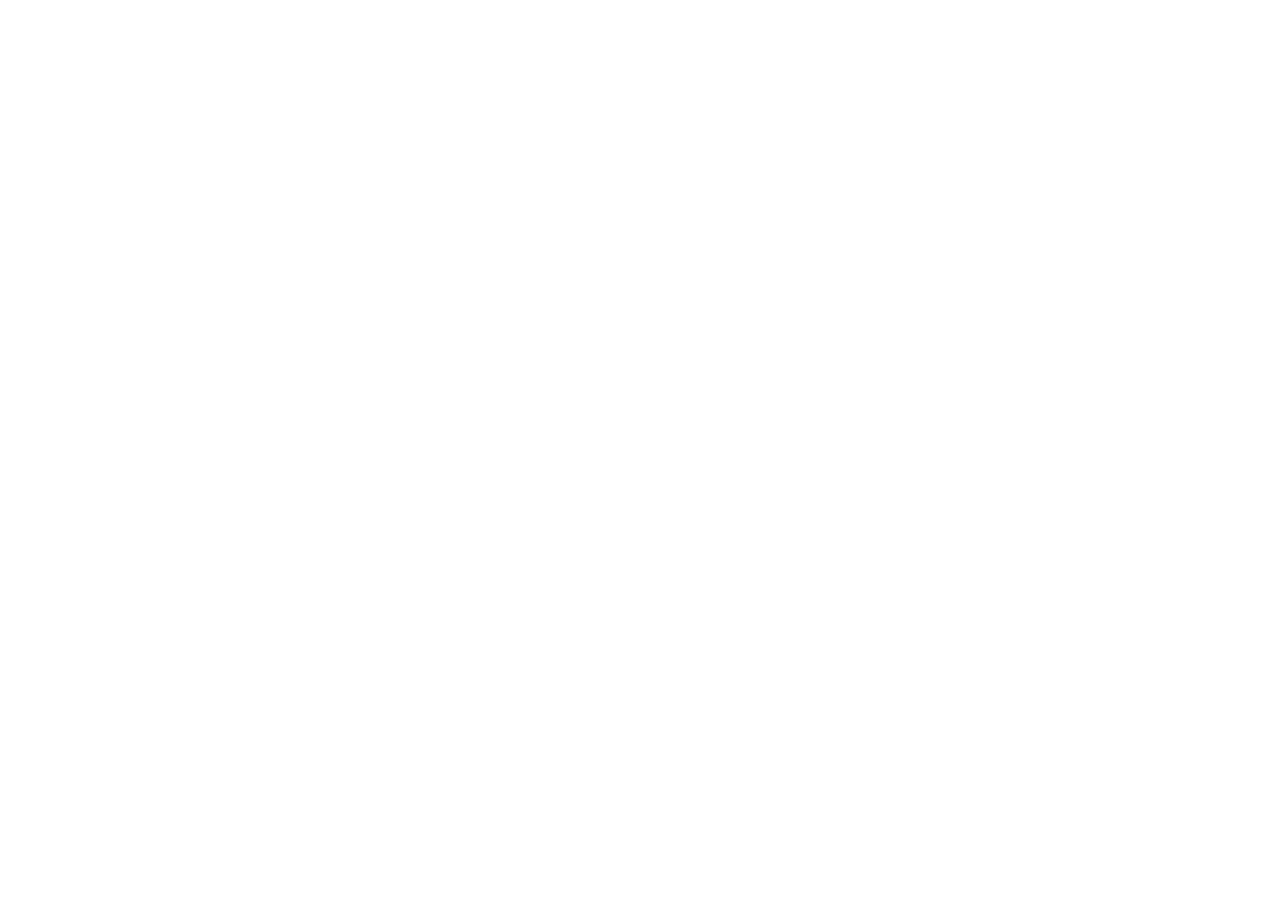
==== index.html @ 6452de83 "Création index" ====
<!DOCTYPE html>
<html lang="en">
<head>
    <meta charset="UTF-8">
    <meta name="viewport" content="width=device-width, initial-scale=1.0">
    <title>Document</title>
</head>
<body>
    
</body>
</html>
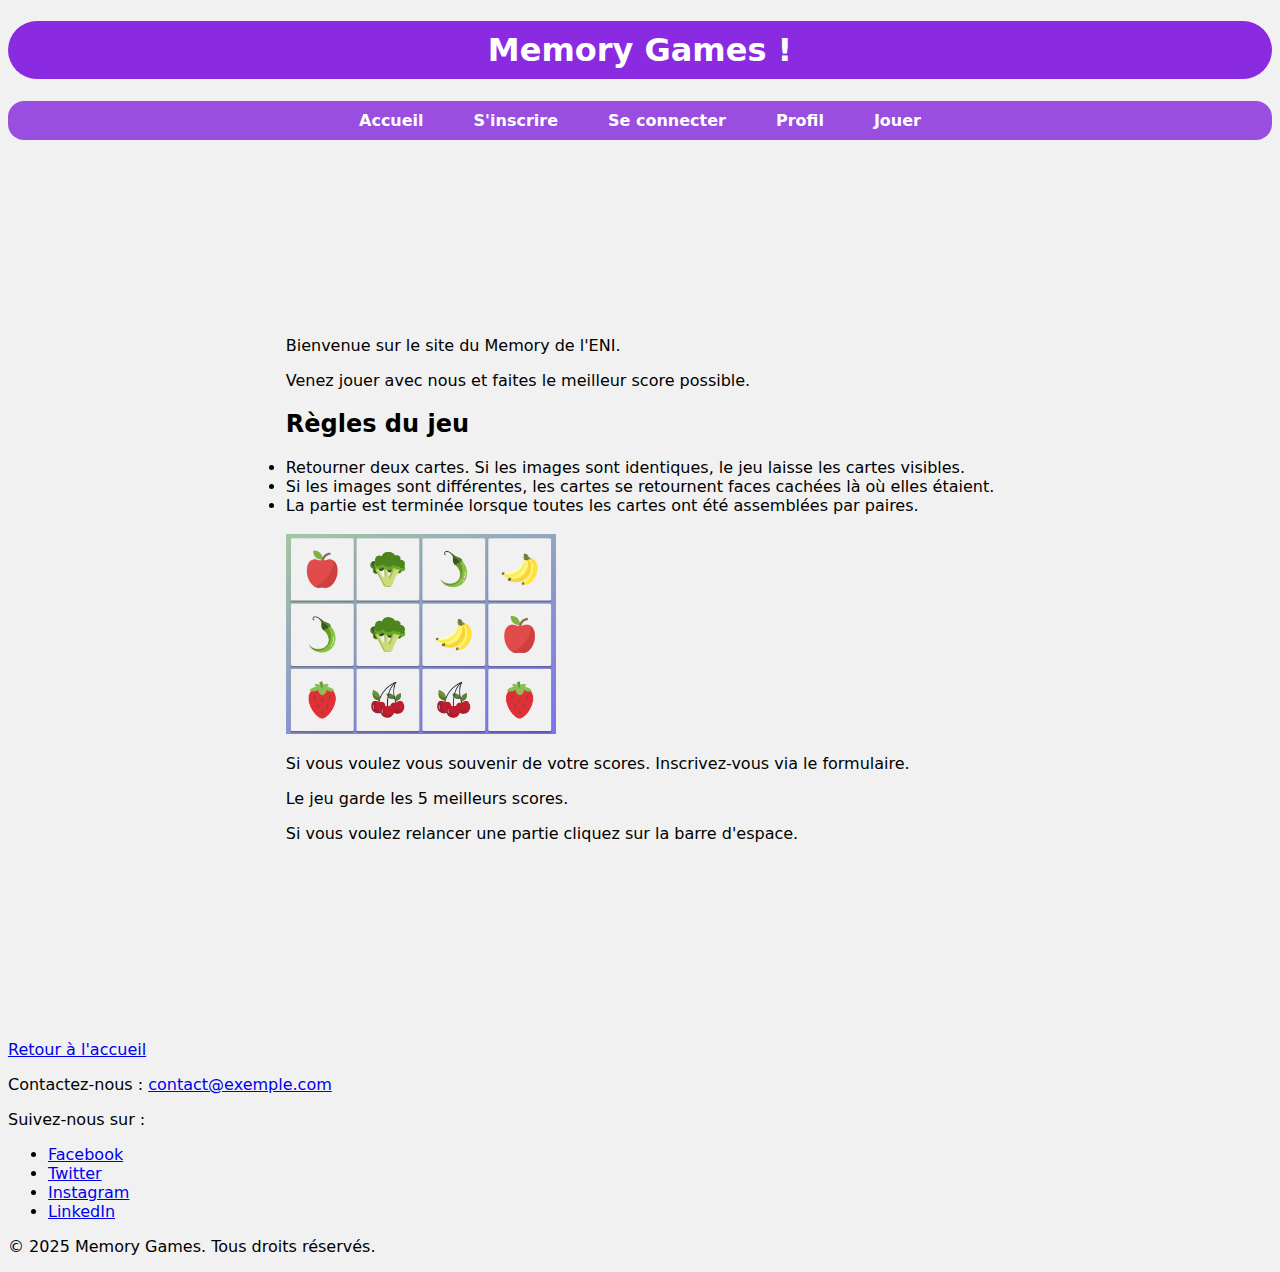
==== commit 035ce579: "Mise en place du skelette HTML et CSS" ====
--- a/index.html
+++ b/index.html
@@ -1,11 +1,114 @@
 <!DOCTYPE html>
-<html lang="en">
-<head>
-    <meta charset="UTF-8">
-    <meta name="viewport" content="width=device-width, initial-scale=1.0">
-    <title>Document</title>
-</head>
-<body>
-    
-</body>
-</html>+<html lang="fr">
+  <head>
+    <meta charset="UTF-8" />
+    <meta name="viewport" content="width=device-width, initial-scale=1.0" />
+    <link rel="stylesheet" href="style.css" />
+    <script defer src="script.js"></script>
+    <title>🎮 Memory Games - Accueil</title>
+  </head>
+  <body>
+    <header class="site-header">
+      <h1 class="titre">Memory Games !</h1>
+      <nav class="menu">
+        <ul class="menu-list">
+          <li><a href="index.html" class="menu-link">Accueil</a></li>
+          <li><a href="inscription.html" class="menu-link">S'inscrire</a></li>
+          <li><a href="connexion.html" class="menu-link">Se connecter</a></li>
+          <li><a href="profil.html" class="menu-link">Profil</a></li>
+          <li><a href="jouer.html" class="menu-link">Jouer</a></li>
+        </ul>
+      </nav>
+    </header>
+    <main class="main-content">
+      <section class="bienvenue-section">
+        <p>Bienvenue sur le site du Memory de l'ENI.</p>
+        <p>Venez jouer avec nous et faites le meilleur score possible.</p>
+        <h2>Règles du jeu</h2>
+        <li>
+          Retourner deux cartes. Si les images sont identiques, le jeu laisse
+          les cartes visibles.
+        </li>
+        <li>
+          Si les images sont différentes, les cartes se retournent faces cachées
+          là où elles étaient.
+        </li>
+        <li>
+          La partie est terminée lorsque toutes les cartes ont été assemblées
+          par paires.
+        </li>
+        <br />
+        <img
+          src="ressources1/memory-legume/memory_detail.png"
+          alt="Exemple plateau Memory"
+          width="270px"
+          height="200px"
+        />
+        <p>
+          Si vous voulez vous souvenir de votre scores. Inscrivez-vous via le
+          formulaire.
+        </p>
+        <p>Le jeu garde les 5 meilleurs scores.</p>
+        <p>Si vous voulez relancer une partie cliquez sur la barre d'espace.</p>
+      </section>
+    </main>
+    <footer class="footer">
+      <div class="footer-container">
+        <div class="footer-section footer-home">
+          <a href="/" class="footer-link">Retour à l'accueil</a>
+        </div>
+
+        <div class="footer-section footer-contact">
+          <p>
+            Contactez-nous :
+            <a href="mailto:contact@exemple.com" class="footer-link"
+              >contact@exemple.com</a
+            >
+          </p>
+        </div>
+
+        <div class="footer-section footer-socials">
+          <p>Suivez-nous sur :</p>
+          <ul class="social-links">
+            <li>
+              <a
+                href="https://www.facebook.com/tonprofil"
+                target="_blank"
+                class="footer-link"
+                >Facebook</a
+              >
+            </li>
+            <li>
+              <a
+                href="https://twitter.com/tonprofil"
+                target="_blank"
+                class="footer-link"
+                >Twitter</a
+              >
+            </li>
+            <li>
+              <a
+                href="https://www.instagram.com/tonprofil"
+                target="_blank"
+                class="footer-link"
+                >Instagram</a
+              >
+            </li>
+            <li>
+              <a
+                href="https://www.linkedin.com/in/tonprofil"
+                target="_blank"
+                class="footer-link"
+                >LinkedIn</a
+              >
+            </li>
+          </ul>
+        </div>
+
+        <div class="footer-section footer-copyright">
+          <p>&copy; 2025 Memory Games. Tous droits réservés.</p>
+        </div>
+      </div>
+    </footer>
+  </body>
+</html>
--- a/style.css
+++ b/style.css
@@ -0,0 +1,56 @@
+body {
+    font-family: system-ui, -apple-system, BlinkMacSystemFont, 'Segoe UI', Roboto, Oxygen, Ubuntu, Cantarell, 'Open Sans', 'Helvetica Neue', sans-serif;
+    background-color: rgb(241, 241, 241)
+}
+
+#memoryImage {
+    margin-top: 20px;
+    height: 300px;
+    width: 470px;
+}
+
+.titre {
+    display: block;
+    text-align: center;
+    background-color: blueviolet;
+    border-radius: 1em;
+    padding: 10px 0 10px 0;
+    color: white
+}
+
+.menu {
+    background-color: rgb(153, 78, 223);
+    border-radius: 1em;
+    padding: 10px 20px;
+    position: relative;
+}
+
+.menu-list {
+    list-style: none;
+    margin: 0;
+    padding: 0;
+    display: flex;
+    flex-direction: row;
+    justify-content: center;
+    gap: 50px;
+}
+
+.menu-link {
+    color: white;
+    text-decoration: none;
+    font-weight: bold;
+}
+
+.main-content {
+    display: flex;
+    justify-content: center;  
+    align-items: center;      
+    height: 100vh;
+  }
+  
+.welcome-section {
+    width: 80%;              
+    max-width: 600px;         
+    padding: 20px;
+    border-radius: 10px;
+  }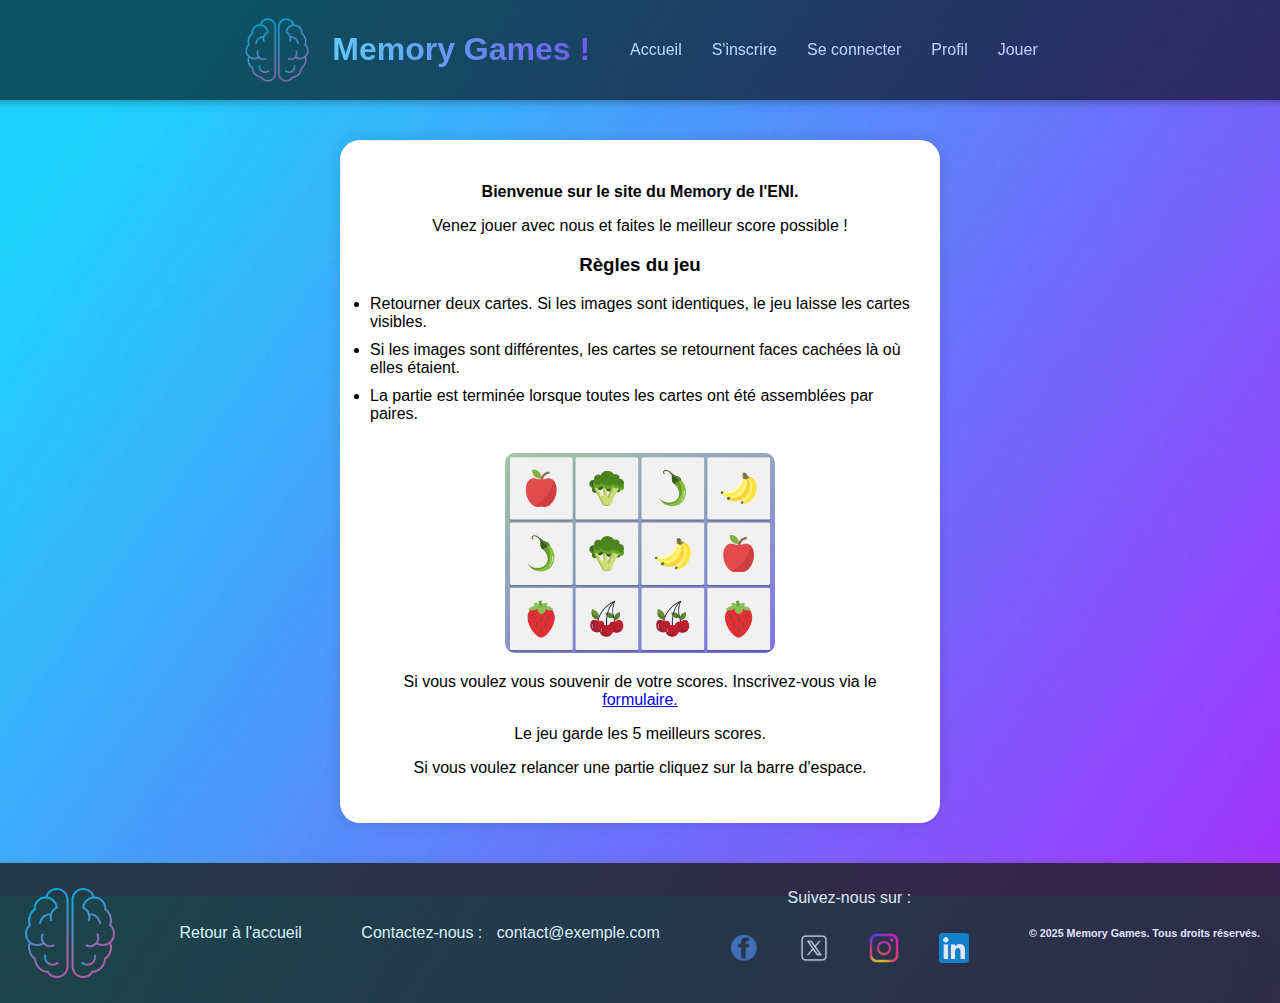
==== commit 871b140a: "CSS + le début de javascript" ====
--- a/index.html
+++ b/index.html
@@ -8,7 +8,14 @@
     <title>🎮 Memory Games - Accueil</title>
   </head>
   <body>
+    <!-- HAUT DE PAGE -->
     <header class="site-header">
+      <img
+        src="ressources1/brain-logo.png"
+        alt="logo brain"
+        width="70px"
+        height="70px"
+      />
       <h1 class="titre">Memory Games !</h1>
       <nav class="menu">
         <ul class="menu-list">
@@ -20,11 +27,12 @@
         </ul>
       </nav>
     </header>
+    <!-- CENTRE DE PAGE -->
     <main class="main-content">
       <section class="bienvenue-section">
-        <p>Bienvenue sur le site du Memory de l'ENI.</p>
-        <p>Venez jouer avec nous et faites le meilleur score possible.</p>
-        <h2>Règles du jeu</h2>
+        <h2>Bienvenue sur le site du Memory de l'ENI.</h2>
+        <p>Venez jouer avec nous et faites le meilleur score possible !</p>
+        <h3>Règles du jeu</h3>
         <li>
           Retourner deux cartes. Si les images sont identiques, le jeu laisse
           les cartes visibles.
@@ -37,8 +45,8 @@
           La partie est terminée lorsque toutes les cartes ont été assemblées
           par paires.
         </li>
-        <br />
         <img
+          class="image-plateau"
           src="ressources1/memory-legume/memory_detail.png"
           alt="Exemple plateau Memory"
           width="270px"
@@ -46,67 +54,78 @@
         />
         <p>
           Si vous voulez vous souvenir de votre scores. Inscrivez-vous via le
-          formulaire.
+          <a href="inscription.html"> formulaire.</a>
         </p>
         <p>Le jeu garde les 5 meilleurs scores.</p>
         <p>Si vous voulez relancer une partie cliquez sur la barre d'espace.</p>
       </section>
     </main>
-    <footer class="footer">
+    <!-- BAS DE PAGE -->
+    <footer>
       <div class="footer-container">
-        <div class="footer-section footer-home">
-          <a href="/" class="footer-link">Retour à l'accueil</a>
+        <img
+          src="ressources1/brain-logo.png"
+          alt="logo brain"
+          width="100px"
+          height="100px"
+        />
+        <div class="home">
+          <a href="index.html" class="link">Retour à l'accueil</a>
         </div>
 
-        <div class="footer-section footer-contact">
+        <div class="contact">
           <p>
             Contactez-nous :
-            <a href="mailto:contact@exemple.com" class="footer-link"
+            <a href="mailto:contact@exemple.com" class="link"
               >contact@exemple.com</a
             >
           </p>
         </div>
 
-        <div class="footer-section footer-socials">
+        <div class="social">
           <p>Suivez-nous sur :</p>
           <ul class="social-links">
             <li>
-              <a
-                href="https://www.facebook.com/tonprofil"
-                target="_blank"
-                class="footer-link"
-                >Facebook</a
-              >
+              <a href="" target="_blank" class="link"
+                ><img
+                  src="ressources1/facebook.png"
+                  alt="Facebook"
+                  width="30px"
+                  height="30px"
+              /></a>
             </li>
             <li>
-              <a
-                href="https://twitter.com/tonprofil"
-                target="_blank"
-                class="footer-link"
-                >Twitter</a
-              >
+              <a href="" target="_blank" class="link"
+                ><img
+                  src="ressources1/twitter.png"
+                  alt="Twitter"
+                  width="30px"
+                  height="30px"
+              /></a>
             </li>
             <li>
-              <a
-                href="https://www.instagram.com/tonprofil"
-                target="_blank"
-                class="footer-link"
-                >Instagram</a
-              >
+              <a href="" target="_blank" class="link"
+                ><img
+                  src="ressources1/instagram.png"
+                  alt="Instagram"
+                  width="30px"
+                  height="30px"
+              /></a>
             </li>
             <li>
-              <a
-                href="https://www.linkedin.com/in/tonprofil"
-                target="_blank"
-                class="footer-link"
-                >LinkedIn</a
-              >
+              <a href="" target="_blank" class="link"
+                ><img
+                  src="ressources1/linkedIn.png"
+                  alt="LinkedIn"
+                  width="30px"
+                  height="30px"
+              /></a>
             </li>
           </ul>
         </div>
 
-        <div class="footer-section footer-copyright">
-          <p>&copy; 2025 Memory Games. Tous droits réservés.</p>
+        <div class="copyright">
+          <h6>&copy; 2025 Memory Games. Tous droits réservés.</h6>
         </div>
       </div>
     </footer>
--- a/style.css
+++ b/style.css
@@ -1,56 +1,376 @@
-body {
-    font-family: system-ui, -apple-system, BlinkMacSystemFont, 'Segoe UI', Roboto, Oxygen, Ubuntu, Cantarell, 'Open Sans', 'Helvetica Neue', sans-serif;
-    background-color: rgb(241, 241, 241)
-}
-
-#memoryImage {
-    margin-top: 20px;
-    height: 300px;
-    width: 470px;
-}
-
-.titre {
-    display: block;
-    text-align: center;
-    background-color: blueviolet;
-    border-radius: 1em;
-    padding: 10px 0 10px 0;
-    color: white
-}
-
+/*--------------------------------------------------------------------------ANIMATIONS--------------------------------------------------------------------------*/
+
+h1 {
+    font-weight: bold;
+    background: linear-gradient(90deg, #87CEFA, #8A2BE2, #87CEFA);
+    background-size: 200% auto;
+    color: transparent;
+    background-clip: text;
+    -webkit-background-clip: text;
+    animation: gradientMove 5s linear infinite;
+  }
+
+  @keyframes gradientMove {
+    0% {
+      background-position: 0% center;
+    }
+    100% {
+      background-position: 200% center;
+    }
+  }
+
+/*--------------------------------------------------------------------------HAUT DE PAGE--------------------------------------------------------------------------*/
+
+header {
+    opacity: 0.6;
+    color: white;
+    width: 100%; /* Prend toute la largeur de la page */
+    background-color: #000000;
+    padding: 10px 20px; /* Espacement interne (padding) autour du contenu */
+    display: flex; /* Utilisation de Flexbox pour aligner les éléments */
+    align-items: center; /* Centrage vertical des éléments */
+    justify-content: center; /* Centrage horizontal des éléments */
+    box-shadow: 0 2px 8px rgba(0, 0, 0, 0.5);
+    position: sticky; /* Le header reste visible en haut lors du scroll */
+    top: 0; /* Position sticky en haut de la page */
+    z-index: 100; /* Le header reste au-dessus des autres éléments */
+}
+
+/* Style du menu (barre de navigation) */
 .menu {
-    background-color: rgb(153, 78, 223);
-    border-radius: 1em;
-    padding: 10px 20px;
-    position: relative;
+    display: flex; /* Flexbox pour un alignement horizontal */
+    justify-content: center; /* Centrage horizontal des éléments du menu */
+    align-items: center; /* Centrage vertical des éléments du menu */
 }
 
 .menu-list {
-    list-style: none;
-    margin: 0;
-    padding: 0;
-    display: flex;
-    flex-direction: row;
-    justify-content: center;
-    gap: 50px;
-}
-
+    display: flex; /* Les éléments de la liste sont alignés horizontalement */
+    list-style: none; /* Suppression des puces de la liste */
+    gap: 30px; /* Espace entre les éléments de la liste */
+}
+
+/* Style des liens du menu */
 .menu-link {
     color: white;
-    text-decoration: none;
-    font-weight: bold;
-}
-
+    text-decoration: none; /* Suppression du soulignement des liens */
+    transition: all 0.3s ease; /* Transition de la couleur lors du survol */
+}
+
+.titre {
+    margin-left: 20px; /* Espacement à gauche */
+    transition: color 0.3s ease; /* Transition de couleur lors du survol */
+}
+
+/* Effet de survol des liens de menu */
+.menu-link:hover {
+    color: white; /* Change la couleur en bleu-violet lors du survol */
+    background-color: rgb(191, 124, 253);
+    padding: 10px 20px 10px 20px;
+    border-radius: 5px;
+    transition-duration: 0.4s;
+}
+
+/*--------------------------------------------------------------------------CENTRE DE PAGE D'ACCUEIL--------------------------------------------------------------------------*/
+
+/* Section principale (le corps de la page) */
+main {
+    flex-grow: 1; /* Permet au main de prendre l'espace restant disponible */
+}
+
+/* Style global du body (page entière) */
+body {
+    background-image: url(ressources1/image-fond.jpg);
+    background-size: 100%;
+    margin: 0; /* Suppression des marges par défaut */
+    padding: 0; /* Suppression des espacements par défaut */
+    font-family: system-ui, -apple-system, BlinkMacSystemFont, 'Segoe UI', Roboto, Oxygen, Ubuntu, Cantarell, 'Open Sans', 'Helvetica Neue', sans-serif; /* Police de caractères */
+    background-color: #f5f5f5; /* Couleur de fond claire */
+    display: flex; /* Flexbox pour un alignement facile */
+    flex-direction: column; /* Alignement des éléments en colonne */
+    align-items: center; /* Centrage des éléments horizontalement */
+    min-height: 100vh; /* La hauteur minimale est 100% de la hauteur de la fenêtre */
+}
+
+h2{
+    font-size: 1em;
+}
+
+/* Contenu principal de la page */
 .main-content {
+    background-color: #ffffff; /* Fond blanc */
+    padding: 30px; /* Espacement interne */
+    border-radius: 20px; /* Coins arrondis */
+    box-shadow: 0 0 15px rgba(0, 0, 0, 0.1); /* Ombre légère autour du bloc */
+    width: 90%; /* Prend 90% de la largeur de l'écran */
+    max-width: 600px; /* Largeur maximale de 600px */
+    margin: 40px 0; /* Espacement au-dessus et en dessous du bloc */
+    box-sizing: border-box; /* Inclut le padding dans la largeur totale */
+}
+
+/* Section de bienvenue ou d'introduction */
+.bienvenue-section {
+    text-align: center; /* Centrage du texte */
+}
+
+/* Style de l'image (par exemple, une image de plateau de jeu) */
+.image-plateau {
+    margin-top: 20px; /* Espacement au-dessus de l'image */
+    border-radius: 10px; /* Coins arrondis */
+}
+
+/* Style des éléments de liste */
+li {
+    text-align: left; /* Alignement du texte à gauche */
+    margin: 10px 0; /* Espacement vertical entre les éléments de liste */
+}
+
+/*--------------------------------------------------------------------------FORMULAIRE D'INSCRIPTION--------------------------------------------------------------------------*/
+
+/* Body et html pour assurer la pleine hauteur */
+body, html {
+    margin: 0;
+    height: 100%;
+    font-family: Arial, sans-serif; /* Police sans-serif */
+}
+
+/* Style principal du formulaire */
+main {
+    justify-content: center; /* Centre le formulaire horizontalement */
+    align-items: center; /* Centre le formulaire verticalement */
+    padding: 20px; /* Espacement interne */
+}
+
+#idMDP{
+    width: 85%;
+}
+
+.password-wrapper {
+    position: relative;
     display: flex;
-    justify-content: center;  
-    align-items: center;      
-    height: 100vh;
+    align-items: center;
   }
   
-.welcome-section {
-    width: 80%;              
-    max-width: 600px;         
-    padding: 20px;
-    border-radius: 10px;
-  }+  .password-wrapper input {
+    width: 100%;
+    padding-right: 40px; /* espace pour le bouton */
+    box-sizing: border-box;
+  }
+  
+  #btn-visibilite-password {
+    position: absolute;
+    right: 10px;
+    background: none;
+    border: none;
+    padding: 0;
+    cursor: pointer;
+    margin-top: 10px;
+  }
+
+.formulaire-inscription {
+    background-color: #ffffff;
+    padding: 30px 30px 50px 30px; /* Haut, droite, bas, gauche */
+    border-radius: 8px;
+    box-shadow: 0 4px 8px rgba(0, 0, 0, 0.1);
+    margin-top: 20px;
+    box-sizing: border-box;
+}
+
+/* Style des titres */
+h1 {
+    text-align: center; /* Centrage du titre */
+}
+
+/* Formulaire avec les champs */
+form {
+    display: flex; /* Flexbox pour l'alignement */
+    flex-direction: column; /* Aligne les champs en colonne */
+}
+
+/* Style des champs de saisie */
+input {
+    width: 95%; /* Les champs prennent toute la largeur disponible */
+    padding: 8px; /* Espacement interne des champs */
+    margin-top: 5px; /* Espacement au-dessus des champs */
+    border: 1px solid #ccc; /* Bordure grise autour des champs */
+    border-radius: 4px; /* Coins arrondis des champs */
+}
+
+/* Style des boutons */
+.btn-creation  {
+    margin-bottom: 10px;
+    padding: 10px; /* Espacement interne des boutons */
+    border: none; /* Pas de bordure */
+    border-radius: 4px; /* Coins arrondis des boutons */
+    background-color: #6fb3fc; /* Couleur de fond bleue claire */
+    color: white; /* Texte en blanc */
+    font-size: 16px; /* Taille de la police */
+    cursor: pointer; /* Curseur en forme de main pour le bouton */
+}
+
+/* Effet de survol du bouton principal */
+.btn-creation:hover {
+    background-color: #007bff; /* Couleur bleue plus foncée lors du survol */
+}
+
+/* Style du bouton de réinitialisation */
+.btn-reset{
+    background-color: #ccc; /* Fond gris pour le bouton reset */
+    padding: 10px; /* Espacement interne des boutons */
+    border: none; /* Pas de bordure */
+    border-radius: 4px; /* Coins arrondis des boutons */
+    color: white; /* Texte en blanc */
+    font-size: 16px; /* Taille de la police */
+    cursor: pointer; /* Curseur en forme de main pour le bouton */
+}
+
+/* Effet de survol du bouton de réinitialisation */
+.btn-reset:hover {
+    background-color: #ff1e00; /* Couleur rouge lors du survol */
+}
+
+/*--------------------------------------------------------------------------FORMULAIRE CONNEXION--------------------------------------------------------------------------*/
+
+/* Style pour le formulaire de connexion */
+.formulaire-connexion {
+    background-color: #ffffff; /* Fond gris clair */
+    padding: 30px; /* Espacement interne */
+    border-radius: 8px; /* Coins arrondis */
+    box-shadow: 0 4px 8px rgba(0, 0, 0, 0.1); /* Ombre légère autour du formulaire */
+    width: 90%; /* Prend 90% de la largeur de l'écran */
+    max-width: 500px; /* Largeur maximale de 500px */
+    margin-top: 20px; /* Espacement au-dessus du formulaire */
+}
+
+/*--------------------------------------------------------------------------FORMULAIRE PROFIL--------------------------------------------------------------------------*/
+
+/* Style du bouton profil */
+.btn-choix {
+    margin-top: 20px;
+    padding: 10px; /* Espacement interne des boutons */
+    border: none; /* Pas de bordure */
+    border-radius: 4px; /* Coins arrondis des boutons */
+    background-color: #6fb3fc; /* Couleur de fond bleue claire */
+    color: white; /* Texte en blanc */
+    font-size: 16px; /* Taille de la police */
+    cursor: pointer; /* Curseur en forme de main pour le bouton */
+}
+
+/* Effet de survol du bouton principal */
+.btn-choix:hover {
+    background-color: #007bff; /* Couleur bleue plus foncée lors du survol */
+}
+
+/* Image dans le profil */
+#memoryImage {
+    margin-top: 20px; /* Espacement au-dessus de l'image */
+}
+
+#memorySelect{
+    border: none;
+    padding: 5px;
+    border: solid rgb(204, 204, 204) 1px;
+    border-radius: 5px;
+}
+
+#tailleMemory{
+    border: none;
+    padding: 5px;
+    border: solid rgb(204, 204, 204) 1px;
+    border-radius: 5px;
+}
+
+/*--------------------------------------------------------------------------BAS DE PAGE--------------------------------------------------------------------------*/
+
+/* Style du footer */
+footer {
+    opacity: 0.8;
+    color: white; /* Texte en blanc */
+    background-color: #1e1e1e; /* Fond sombre */
+    width: 100%; /* Prend toute la largeur de la page */
+    list-style: none; /* Pas de puces dans les listes */
+    display: flex; /* Utilisation de Flexbox pour aligner les éléments */
+    justify-content: center; /* Centre les éléments horizontalement */
+    align-items: center; /* Centre les éléments verticalement */
+    padding: 10px 0; /* Espacement vertical */
+}
+
+/* Style des liens du footer */
+.link {
+    color: white; /* Liens en blanc */
+    text-decoration: none; /* Pas de soulignement */
+    transition: color 0.3s ease; /* Transition de la couleur lors du survol */
+    margin: 0 10px; /* Espacement horizontal entre les liens */
+}
+
+/* Effet de survol des liens du footer */
+.link:hover {
+    color: blueviolet; /* Change la couleur en bleu-violet au survol */
+}
+
+/* Liste des liens sociaux */
+.social-links {
+    list-style: none; /* Pas de puces */
+    padding: 0; /* Pas de padding */
+    display: flex; /* Aligne les éléments horizontalement */
+    gap: 20px; /* Espacement entre les liens */
+}
+
+/* Conteneur du footer */
+.footer-container {
+    margin-left: 20px;
+    margin-right: 20px;
+    display: flex; /* Utilise Flexbox */
+    justify-content: space-between; /* Centre les éléments horizontalement */
+    align-items: center; /* Centre les éléments verticalement */
+    width: 100%; /* Prend toute la largeur */
+}
+
+.social p {
+    text-align: center;
+  }
+
+
+/*--------------------------------------------------------------------------RESPONSIVE--------------------------------------------------------------------------*/
+/* Pour les écrans de téléphone */
+@media (max-width: 768px) {
+    header {
+        padding: 10px 10px; /* Moins d'espacement sur les petits écrans */
+    }
+
+    .menu-list {
+        flex-direction: column; /* Le menu devient vertical sur petits écrans */
+        gap: 10px; /* Réduit l'espacement entre les liens */
+    }
+
+    .footer-container {
+        flex-direction: column; /* Le footer devient vertical sur petits écrans */
+        align-items: center;
+    }
+
+    .main-content {
+        width: 95%; /* Réduit la largeur du contenu principal */
+        margin: 20px 0;
+    }
+
+    .formulaire-inscription {
+        padding: 30px; /* Moins d'espacement dans le formulaire */
+        max-width: 100%; /* La largeur du formulaire est 100% */
+    }
+
+    .social-links {
+        flex-direction: column; /* Les liens sociaux deviennent verticaux */
+        gap: 10px; /* Réduit l'espacement entre les liens sociaux */
+    }
+    
+    /* Ajustement pour les petits écrans */
+    .formulaire-inscription {
+        width: 100%; /* 100% de la largeur de l'écran sur mobile */
+        max-width: 400px; /* Largeur maximale réduite sur mobile */
+    }
+
+    .main-content {
+        width: 100%; /* Le contenu prend toute la largeur de l'écran */
+        max-width: none; /* Pas de largeur maximale */
+        padding: 20px; /* Padding réduit */
+    }
+}
